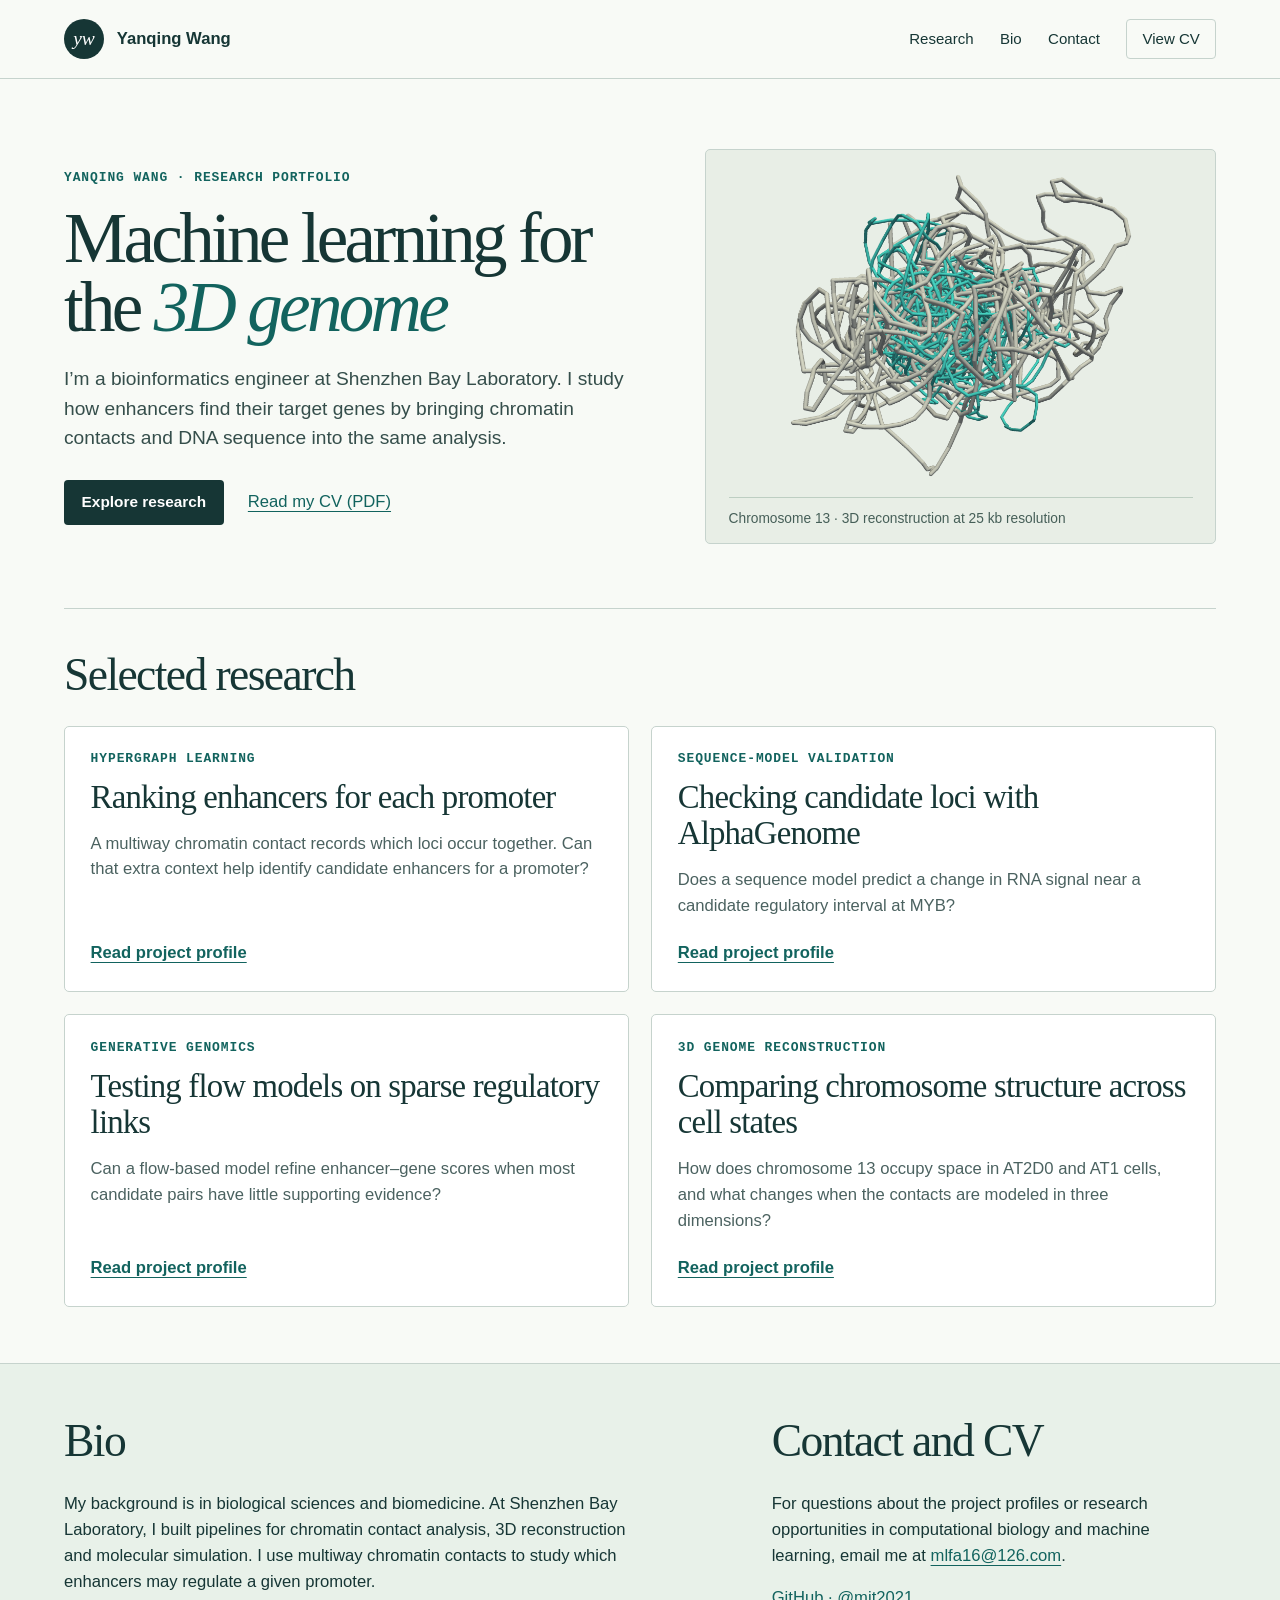
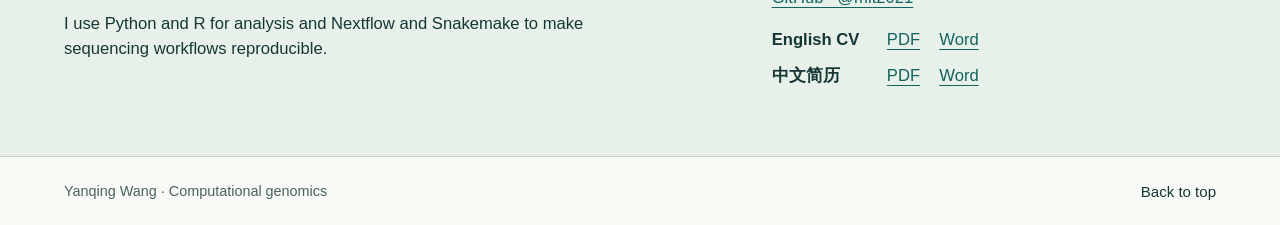
==== portfolio/index.html @ 272031eb "Publish the research portfolio and bilingual CVs under /portfolio/" ====
<!doctype html>
<html lang="en"><head><meta charset="utf-8"><meta name="viewport" content="width=device-width, initial-scale=1"><meta name="description" content="Research portfolio of Yanqing Wang, covering enhancer–promoter ranking, AlphaGenome, generative genomics and chromosome structure."><meta name="theme-color" content="#163635"><title>Yanqing Wang | Computational genomics</title><link rel="stylesheet" href="assets/style.css"></head>
<body><a class="skip" href="#main">Skip to content</a><header><div class="shell bar"><a class="brand" href="index.html"><span aria-hidden="true" class="monogram">yw</span>Yanqing Wang</a><nav aria-label="Primary"><a href="#research">Research</a><a href="#bio">Bio</a><a href="#contact">Contact</a><a class="navcv" href="downloads/Yanqing-Wang-CV.pdf">View CV</a></nav></div></header><main id="main"><div class="shell"><section class="hero"><div><div class="kicker">Yanqing Wang · Research portfolio</div><h1>Machine learning for the <em>3D genome</em></h1><p class="lead">I’m a bioinformatics engineer at Shenzhen Bay Laboratory. I study how enhancers find their target genes by bringing chromatin contacts and DNA sequence into the same analysis.</p><div class="actions"><a class="button" href="#research">Explore research</a><a href="downloads/Yanqing-Wang-CV.pdf">Read my CV (PDF)</a></div></div><figure class="herofig"><img src="assets/hero.png" alt="Folded chromosome 13 reconstruction in teal and gray"><figcaption>Chromosome 13 · 3D reconstruction at 25 kb resolution</figcaption></figure></section><section class="research" id="research"><div class="sectionhead"><h2>Selected research</h2></div><div class="cards"><article class="card"><div class="card-inner"><span class="kind">Hypergraph learning</span><h3><a href="profiles/hipore-ranking.html">Ranking enhancers for each promoter</a></h3><p>A multiway chromatin contact records which loci occur together. Can that extra context help identify candidate enhancers for a promoter?</p><a class="card-link" href="profiles/hipore-ranking.html" aria-label="Read profile for HiPore-C enhancer ranking">Read project profile</a></div></article><article class="card"><div class="card-inner"><span class="kind">Sequence-model validation</span><h3><a href="profiles/alphagenome.html">Checking candidate loci with AlphaGenome</a></h3><p>Does a sequence model predict a change in RNA signal near a candidate regulatory interval at MYB?</p><a class="card-link" href="profiles/alphagenome.html" aria-label="Read profile for AlphaGenome at MYB">Read project profile</a></div></article><article class="card"><div class="card-inner"><span class="kind">Generative genomics</span><h3><a href="profiles/generative-genomics.html">Testing flow models on sparse regulatory links</a></h3><p>Can a flow-based model refine enhancer–gene scores when most candidate pairs have little supporting evidence?</p><a class="card-link" href="profiles/generative-genomics.html" aria-label="Read profile for Flow models for enhancer scores">Read project profile</a></div></article><article class="card"><div class="card-inner"><span class="kind">3D genome reconstruction</span><h3><a href="profiles/chromatin-structure.html">Comparing chromosome structure across cell states</a></h3><p>How does chromosome 13 occupy space in AT2D0 and AT1 cells, and what changes when the contacts are modeled in three dimensions?</p><a class="card-link" href="profiles/chromatin-structure.html" aria-label="Read profile for Chromosome 13 reconstruction">Read project profile</a></div></article></div></section></div><section class="bio"><div class="shell biogrid"><div id="bio"><h2>Bio</h2><p>My background is in biological sciences and biomedicine. At Shenzhen Bay Laboratory, I built pipelines for chromatin contact analysis, 3D reconstruction and molecular simulation. I use multiway chromatin contacts to study which enhancers may regulate a given promoter.</p><p>I use Python and R for analysis and Nextflow and Snakemake to make sequencing workflows reproducible.</p></div><div id="contact"><h2>Contact and CV</h2><p>For questions about the project profiles or research opportunities in computational biology and machine learning, email me at <a href="mailto:mlfa16@126.com">mlfa16@126.com</a>.</p><p><a href="https://github.com/mit2021">GitHub · @mit2021</a></p><ul class="cv-files"><li><strong>English CV</strong> <a href="downloads/Yanqing-Wang-CV.pdf">PDF</a> <a href="downloads/Yanqing-Wang-CV.docx" download>Word</a></li><li lang="zh-CN"><strong>中文简历</strong> <a href="downloads/Yanqing-Wang-CV-ZH.pdf">PDF</a> <a href="downloads/Yanqing-Wang-CV-ZH.docx" download>Word</a></li></ul></div></div></section></main><footer class="shell footer"><span>Yanqing Wang · Computational genomics</span><a href="#main">Back to top</a></footer></body></html>
---- portfolio/assets/style.css ----
:root{--ink:#163635;--green:#12635e;--muted:#4b6260;--line:#c6d3cd;--paper:#f8faf6;--wash:#e8f1e9;--serif:"Iowan Old Style",Baskerville,Georgia,serif;--sans:"Inter",-apple-system,BlinkMacSystemFont,"Segoe UI",sans-serif;--mono:"SFMono-Regular",Consolas,monospace}
*{box-sizing:border-box}html{scroll-behavior:smooth;scroll-padding-top:1rem}body{margin:0;background:var(--paper);color:var(--ink);font:1.04rem/1.55 var(--sans)}a{color:var(--green);text-underline-offset:.22em}a:hover{text-decoration-thickness:2px}a:focus-visible{outline:3px solid #c8662a;outline-offset:4px}.shell{width:min(1240px,90%);margin:auto}.skip{position:absolute;top:-5rem;left:1rem;background:#fff;padding:1rem;z-index:1}.skip:focus{top:0}header{border-bottom:1px solid var(--line)}.bar{display:flex;align-items:center;justify-content:space-between;gap:1rem;min-height:78px}.brand{display:flex;align-items:center;gap:.8rem;text-decoration:none;font-weight:650;color:var(--ink);white-space:nowrap}.monogram{font:italic 1.22rem var(--serif);background:var(--ink);color:white;display:grid;place-items:center;width:40px;height:40px;border-radius:50%}nav{display:flex;gap:1.65rem;align-items:center}nav a,.footer a{color:var(--ink);font-size:.94rem;text-decoration:none}nav a:hover,.footer a:hover{text-decoration:underline}.navcv{padding:.48rem .95rem;border:1px solid var(--line);border-radius:4px}.hero{display:grid;grid-template-columns:1.12fr 1fr;gap:6%;align-items:center;padding:4.4rem 0 4rem}.kicker,.kind{color:var(--green);font:600 .81rem/1.5 var(--mono);letter-spacing:.07em;text-transform:uppercase}.hero h1,.page-title{font:normal clamp(3.2rem,5.55vw,5.5rem)/.98 var(--serif);letter-spacing:-.052em;margin:1rem 0 1.3rem}.hero h1 em{font-weight:400;color:var(--green)}.hero .lead{font-size:1.2rem;max-width:38rem;color:#354e4b}p{margin:.65rem 0 1rem}.actions{display:flex;flex-wrap:wrap;align-items:center;gap:.8rem 1.5rem;margin:1.65rem 0 0}.button{display:inline-block;padding:.68rem 1.1rem;border-radius:4px;background:var(--ink);color:white;text-decoration:none;font-weight:600;font-size:.96rem}.button:hover{background:var(--green)}figure{margin:0}.herofig{background:#e8eee6;border:1px solid var(--line);border-radius:5px;padding:1.35rem 1.4rem .85rem}.herofig img{width:100%;height:clamp(255px,24vw,360px);object-fit:contain;mix-blend-mode:multiply;display:block}.herofig figcaption{border-top:1px solid #bdcec2;margin-top:1.1rem;padding-top:.65rem;color:#465f58;font-size:.86rem}.research{border-top:1px solid var(--line);padding:2.5rem 0 3.5rem}.sectionhead{display:flex;align-items:baseline;justify-content:space-between}.sectionhead h2,.bio h2,.section-title{font:normal 2.85rem/1.15 var(--serif);margin:0 0 1.5rem;letter-spacing:-.035em}.cards{display:grid;grid-template-columns:1fr 1fr;gap:1.4rem}.card{border:1px solid var(--line);border-radius:5px;background:white;display:flex;flex-direction:column;overflow:hidden}.card-inner{padding:1.4rem 1.6rem 1.55rem;display:flex;flex:1;flex-direction:column;align-items:flex-start}.card h3{font:normal 2.05rem/1.12 var(--serif);letter-spacing:-.025em;margin:.65rem 0 .3rem}.card h3 a{color:var(--ink);text-decoration:none}.card h3 a:hover{text-decoration:underline}.card p{color:var(--muted);margin-bottom:1.35rem}.card .card-link{margin-top:auto;font-weight:600}.bio{background:var(--wash);border-block:1px solid var(--line);padding:3.2rem 0}.biogrid{display:grid;grid-template-columns:1.2fr .9fr;gap:10%}.bio p{max-width:41rem}.footer{display:flex;align-items:center;justify-content:space-between;gap:1rem;padding:1.4rem 0;color:var(--muted);font-size:.9rem}.subhead{padding:2.3rem 0 2.4rem;border-bottom:1px solid var(--line)}.crumb{display:inline-block;margin-bottom:1.75rem;font-size:.95rem}.subhead .page-title{max-width:920px;font-size:clamp(3rem,5.2vw,5rem)}.lede{font-size:1.3rem;max-width:860px;color:var(--muted)}.profilecontent{display:grid;grid-template-columns:1fr 1fr;gap:7%;padding:2.6rem 0}.profilecontent h2{font:normal 1.7rem var(--serif);margin:1.35rem 0 .35rem}.profilecontent h2:first-child{margin-top:0}.evidence{align-self:start;padding:1.2rem;background:white;border:1px solid var(--line)}.evidence img{width:100%;display:block}.evidence figcaption{font-size:.92rem;color:var(--muted);margin-top:1rem}.resource{border-top:1px solid var(--line);padding:1.3rem 0 2.2rem}.resource a{margin-right:1rem}.bio a{overflow-wrap:anywhere}
@media(max-width:760px){.bar{min-height:65px;flex-wrap:wrap;padding:.65rem 0}nav{gap:.85rem}.hero,.profilecontent,.biogrid{grid-template-columns:1fr}.hero{padding:2rem 0 2.3rem;gap:1.65rem}.hero h1{font-size:clamp(3.1rem,11vw,4.8rem)}.herofig img{height:235px}.cards{grid-template-columns:1fr}.biogrid{gap:1.7rem}.profilecontent{gap:1rem}.sectionhead h2,.bio h2{font-size:2.35rem}.card-inner{padding:1.2rem}.sectionhead{display:block}}@media(max-width:470px){.bar{align-items:flex-start}.brand{gap:.5rem}.bar nav{justify-content:space-between;flex-basis:100%;padding-bottom:.25rem}.navcv{padding:.2rem .65rem}.hero .lead{font-size:1.08rem}.subhead .page-title{font-size:2.9rem}.actions{gap:.8rem 1rem}.footer{align-items:flex-start}}
@media(prefers-reduced-motion:reduce){html{scroll-behavior:auto}}

.cv-files{list-style:none;padding:0}.cv-files li,.file-links,.pager{display:flex;align-items:center;gap:1.2rem;flex-wrap:wrap}.cv-files li{margin:.6rem 0}.cv-files strong{min-width:6rem}.slide-viewer{padding:2rem 0 2.5rem;border-top:1px solid var(--line)}.slides{max-width:1050px;border:1px solid var(--line);background:white}.slides img{display:block;width:100%;height:auto}.slides img[hidden],.pager[hidden]{display:none}.pager{margin:1rem 0}.pager button{border:1px solid var(--green);background:white;color:var(--green);font:inherit;border-radius:4px;padding:.35rem .8rem;cursor:pointer}.pager button:disabled{color:#566667;border-color:#c3cbca;cursor:default}.pager button:focus-visible,summary:focus-visible{outline:3px solid #c8662a;outline-offset:3px}.file-links{margin:1rem 0}.inline-pdf summary{color:var(--green);cursor:pointer}.inline-pdf object{display:block;margin-top:1rem;width:100%;height:clamp(420px,72vh,800px);border:1px solid var(--line)}
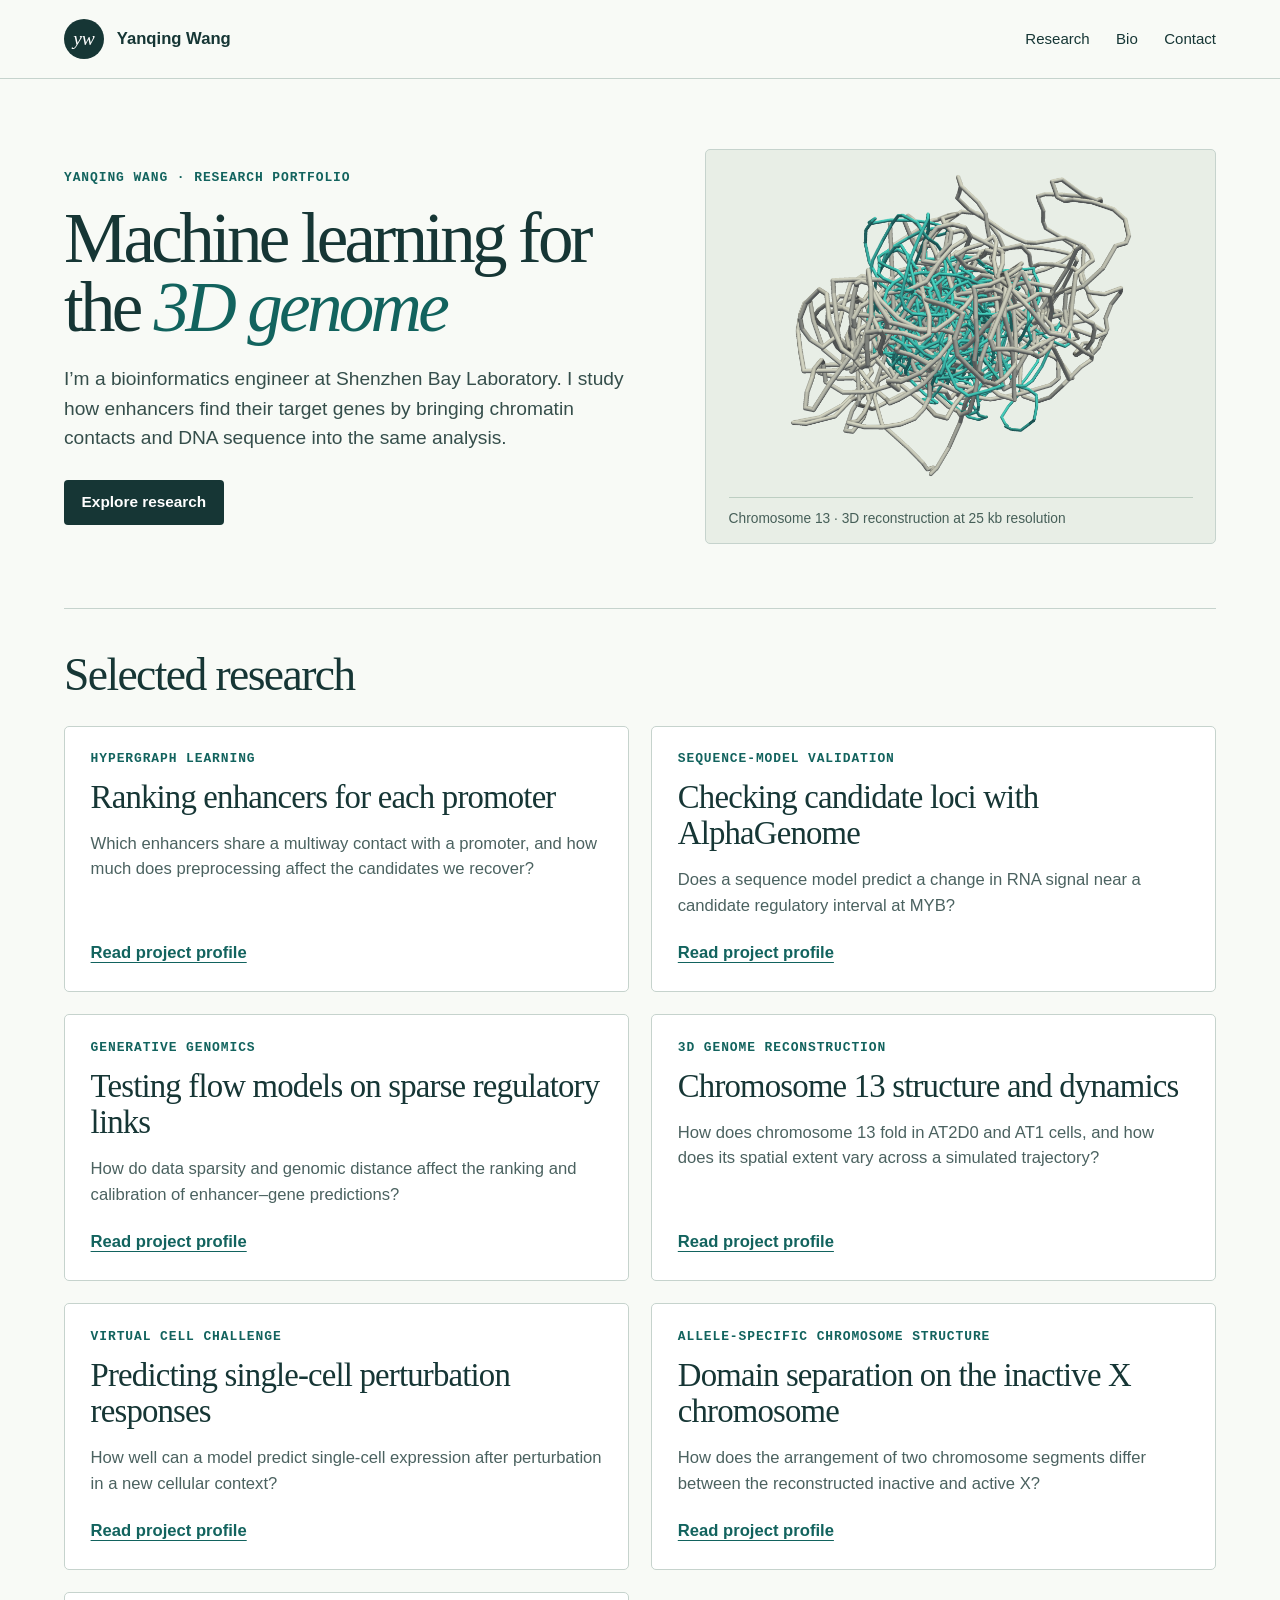
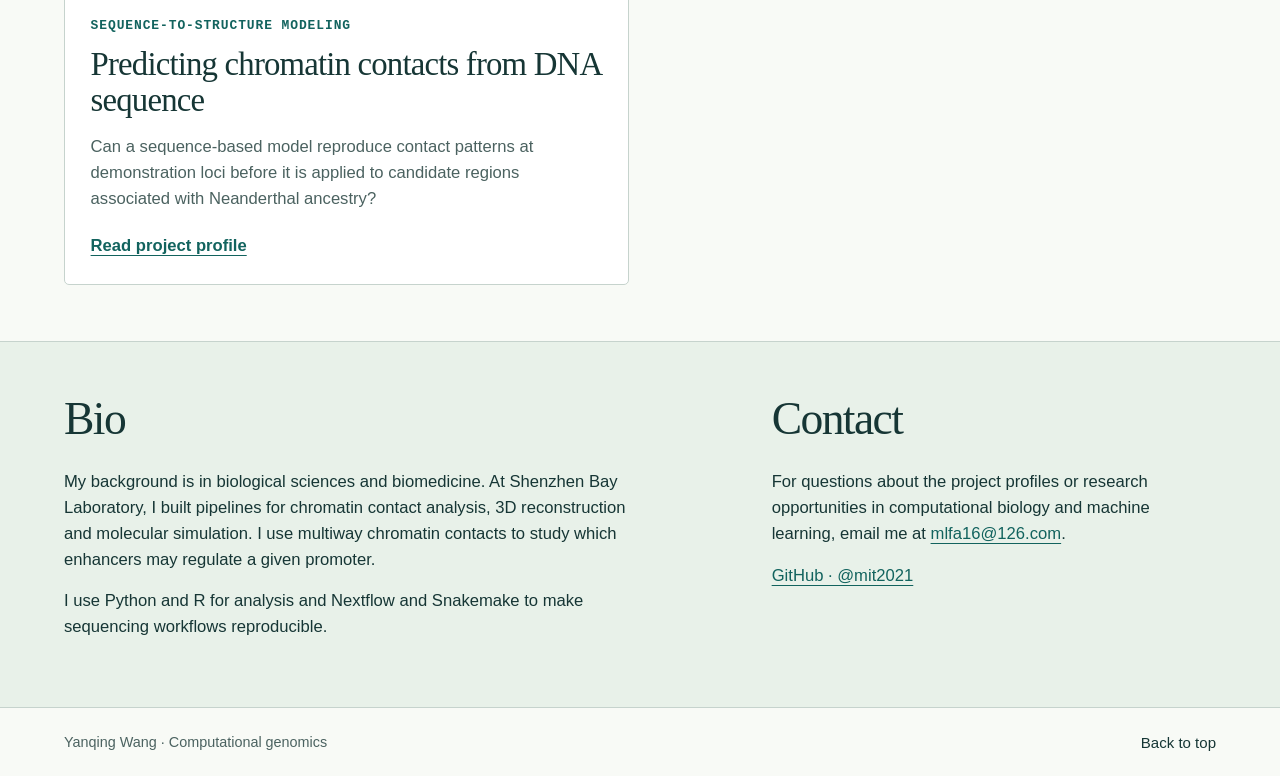
==== commit b9176134: "Expand six research profiles and remove public CV downloads" ====
--- a/portfolio/index.html
+++ b/portfolio/index.html
@@ -1,3 +1,3 @@
 <!doctype html>
 <html lang="en"><head><meta charset="utf-8"><meta name="viewport" content="width=device-width, initial-scale=1"><meta name="description" content="Research portfolio of Yanqing Wang, covering enhancer–promoter ranking, AlphaGenome, generative genomics and chromosome structure."><meta name="theme-color" content="#163635"><title>Yanqing Wang | Computational genomics</title><link rel="stylesheet" href="assets/style.css"></head>
-<body><a class="skip" href="#main">Skip to content</a><header><div class="shell bar"><a class="brand" href="index.html"><span aria-hidden="true" class="monogram">yw</span>Yanqing Wang</a><nav aria-label="Primary"><a href="#research">Research</a><a href="#bio">Bio</a><a href="#contact">Contact</a><a class="navcv" href="downloads/Yanqing-Wang-CV.pdf">View CV</a></nav></div></header><main id="main"><div class="shell"><section class="hero"><div><div class="kicker">Yanqing Wang · Research portfolio</div><h1>Machine learning for the <em>3D genome</em></h1><p class="lead">I’m a bioinformatics engineer at Shenzhen Bay Laboratory. I study how enhancers find their target genes by bringing chromatin contacts and DNA sequence into the same analysis.</p><div class="actions"><a class="button" href="#research">Explore research</a><a href="downloads/Yanqing-Wang-CV.pdf">Read my CV (PDF)</a></div></div><figure class="herofig"><img src="assets/hero.png" alt="Folded chromosome 13 reconstruction in teal and gray"><figcaption>Chromosome 13 · 3D reconstruction at 25 kb resolution</figcaption></figure></section><section class="research" id="research"><div class="sectionhead"><h2>Selected research</h2></div><div class="cards"><article class="card"><div class="card-inner"><span class="kind">Hypergraph learning</span><h3><a href="profiles/hipore-ranking.html">Ranking enhancers for each promoter</a></h3><p>A multiway chromatin contact records which loci occur together. Can that extra context help identify candidate enhancers for a promoter?</p><a class="card-link" href="profiles/hipore-ranking.html" aria-label="Read profile for HiPore-C enhancer ranking">Read project profile</a></div></article><article class="card"><div class="card-inner"><span class="kind">Sequence-model validation</span><h3><a href="profiles/alphagenome.html">Checking candidate loci with AlphaGenome</a></h3><p>Does a sequence model predict a change in RNA signal near a candidate regulatory interval at MYB?</p><a class="card-link" href="profiles/alphagenome.html" aria-label="Read profile for AlphaGenome at MYB">Read project profile</a></div></article><article class="card"><div class="card-inner"><span class="kind">Generative genomics</span><h3><a href="profiles/generative-genomics.html">Testing flow models on sparse regulatory links</a></h3><p>Can a flow-based model refine enhancer–gene scores when most candidate pairs have little supporting evidence?</p><a class="card-link" href="profiles/generative-genomics.html" aria-label="Read profile for Flow models for enhancer scores">Read project profile</a></div></article><article class="card"><div class="card-inner"><span class="kind">3D genome reconstruction</span><h3><a href="profiles/chromatin-structure.html">Comparing chromosome structure across cell states</a></h3><p>How does chromosome 13 occupy space in AT2D0 and AT1 cells, and what changes when the contacts are modeled in three dimensions?</p><a class="card-link" href="profiles/chromatin-structure.html" aria-label="Read profile for Chromosome 13 reconstruction">Read project profile</a></div></article></div></section></div><section class="bio"><div class="shell biogrid"><div id="bio"><h2>Bio</h2><p>My background is in biological sciences and biomedicine. At Shenzhen Bay Laboratory, I built pipelines for chromatin contact analysis, 3D reconstruction and molecular simulation. I use multiway chromatin contacts to study which enhancers may regulate a given promoter.</p><p>I use Python and R for analysis and Nextflow and Snakemake to make sequencing workflows reproducible.</p></div><div id="contact"><h2>Contact and CV</h2><p>For questions about the project profiles or research opportunities in computational biology and machine learning, email me at <a href="mailto:mlfa16@126.com">mlfa16@126.com</a>.</p><p><a href="https://github.com/mit2021">GitHub · @mit2021</a></p><ul class="cv-files"><li><strong>English CV</strong> <a href="downloads/Yanqing-Wang-CV.pdf">PDF</a> <a href="downloads/Yanqing-Wang-CV.docx" download>Word</a></li><li lang="zh-CN"><strong>中文简历</strong> <a href="downloads/Yanqing-Wang-CV-ZH.pdf">PDF</a> <a href="downloads/Yanqing-Wang-CV-ZH.docx" download>Word</a></li></ul></div></div></section></main><footer class="shell footer"><span>Yanqing Wang · Computational genomics</span><a href="#main">Back to top</a></footer></body></html>+<body><a class="skip" href="#main">Skip to content</a><header><div class="shell bar"><a class="brand" href="index.html"><span aria-hidden="true" class="monogram">yw</span>Yanqing Wang</a><nav aria-label="Primary"><a href="#research">Research</a><a href="#bio">Bio</a><a href="#contact">Contact</a></nav></div></header><main id="main"><div class="shell"><section class="hero"><div><div class="kicker">Yanqing Wang · Research portfolio</div><h1>Machine learning for the <em>3D genome</em></h1><p class="lead">I’m a bioinformatics engineer at Shenzhen Bay Laboratory. I study how enhancers find their target genes by bringing chromatin contacts and DNA sequence into the same analysis.</p><div class="actions"><a class="button" href="#research">Explore research</a></div></div><figure class="herofig"><img src="assets/hero.png" alt="Folded chromosome 13 reconstruction in teal and gray"><figcaption>Chromosome 13 · 3D reconstruction at 25 kb resolution</figcaption></figure></section><section class="research" id="research"><div class="sectionhead"><h2>Selected research</h2></div><div class="cards"><article class="card"><div class="card-inner"><span class="kind">Hypergraph learning</span><h3><a href="profiles/hipore-ranking.html">Ranking enhancers for each promoter</a></h3><p>Which enhancers share a multiway contact with a promoter, and how much does preprocessing affect the candidates we recover?</p><a class="card-link" href="profiles/hipore-ranking.html" aria-label="Read about Ranking enhancers for each promoter">Read project profile</a></div></article><article class="card"><div class="card-inner"><span class="kind">Sequence-model validation</span><h3><a href="profiles/alphagenome.html">Checking candidate loci with AlphaGenome</a></h3><p>Does a sequence model predict a change in RNA signal near a candidate regulatory interval at MYB?</p><a class="card-link" href="profiles/alphagenome.html" aria-label="Read profile for AlphaGenome at MYB">Read project profile</a></div></article><article class="card"><div class="card-inner"><span class="kind">Generative genomics</span><h3><a href="profiles/generative-genomics.html">Testing flow models on sparse regulatory links</a></h3><p>How do data sparsity and genomic distance affect the ranking and calibration of enhancer–gene predictions?</p><a class="card-link" href="profiles/generative-genomics.html" aria-label="Read about Testing flow models on sparse regulatory links">Read project profile</a></div></article><article class="card"><div class="card-inner"><span class="kind">3D genome reconstruction</span><h3><a href="profiles/chromatin-structure.html">Chromosome 13 structure and dynamics</a></h3><p>How does chromosome 13 fold in AT2D0 and AT1 cells, and how does its spatial extent vary across a simulated trajectory?</p><a class="card-link" href="profiles/chromatin-structure.html" aria-label="Read about Chromosome 13 structure and dynamics">Read project profile</a></div></article><article class="card"><div class="card-inner"><span class="kind">Virtual Cell Challenge</span><h3><a href="profiles/virtual-cell-challenge.html">Predicting single-cell perturbation responses</a></h3><p>How well can a model predict single-cell expression after perturbation in a new cellular context?</p><a class="card-link" href="profiles/virtual-cell-challenge.html" aria-label="Read about Predicting single-cell perturbation responses">Read project profile</a></div></article><article class="card"><div class="card-inner"><span class="kind">Allele-specific chromosome structure</span><h3><a href="profiles/x-chromosome.html">Domain separation on the inactive X chromosome</a></h3><p>How does the arrangement of two chromosome segments differ between the reconstructed inactive and active X?</p><a class="card-link" href="profiles/x-chromosome.html" aria-label="Read about Domain separation on the inactive X chromosome">Read project profile</a></div></article><article class="card"><div class="card-inner"><span class="kind">Sequence-to-structure modeling</span><h3><a href="profiles/sequence-folding.html">Predicting chromatin contacts from DNA sequence</a></h3><p>Can a sequence-based model reproduce contact patterns at demonstration loci before it is applied to candidate regions associated with Neanderthal ancestry?</p><a class="card-link" href="profiles/sequence-folding.html" aria-label="Read about Predicting chromatin contacts from DNA sequence">Read project profile</a></div></article></div></section></div><section class="bio"><div class="shell biogrid"><div id="bio"><h2>Bio</h2><p>My background is in biological sciences and biomedicine. At Shenzhen Bay Laboratory, I built pipelines for chromatin contact analysis, 3D reconstruction and molecular simulation. I use multiway chromatin contacts to study which enhancers may regulate a given promoter.</p><p>I use Python and R for analysis and Nextflow and Snakemake to make sequencing workflows reproducible.</p></div><div id="contact"><h2>Contact</h2><p>For questions about the project profiles or research opportunities in computational biology and machine learning, email me at <a href="mailto:mlfa16@126.com">mlfa16@126.com</a>.</p><p><a href="https://github.com/mit2021">GitHub · @mit2021</a></p></div></div></section></main><footer class="shell footer"><span>Yanqing Wang · Computational genomics</span><a href="#main">Back to top</a></footer></body></html>
--- a/portfolio/assets/style.css
+++ b/portfolio/assets/style.css
@@ -4,3 +4,5 @@
 @media(prefers-reduced-motion:reduce){html{scroll-behavior:auto}}
 
 .cv-files{list-style:none;padding:0}.cv-files li,.file-links,.pager{display:flex;align-items:center;gap:1.2rem;flex-wrap:wrap}.cv-files li{margin:.6rem 0}.cv-files strong{min-width:6rem}.slide-viewer{padding:2rem 0 2.5rem;border-top:1px solid var(--line)}.slides{max-width:1050px;border:1px solid var(--line);background:white}.slides img{display:block;width:100%;height:auto}.slides img[hidden],.pager[hidden]{display:none}.pager{margin:1rem 0}.pager button{border:1px solid var(--green);background:white;color:var(--green);font:inherit;border-radius:4px;padding:.35rem .8rem;cursor:pointer}.pager button:disabled{color:#566667;border-color:#c3cbca;cursor:default}.pager button:focus-visible,summary:focus-visible{outline:3px solid #c8662a;outline-offset:3px}.file-links{margin:1rem 0}.inline-pdf summary{color:var(--green);cursor:pointer}.inline-pdf object{display:block;margin-top:1rem;width:100%;height:clamp(420px,72vh,800px);border:1px solid var(--line)}
+
+.slide-frame{position:relative;aspect-ratio:16/9;overflow:hidden}.slides .slide-frame img{position:absolute;inset:0;width:100%;height:100%;object-fit:cover}.slide-frame[hidden],.jump[hidden]{display:none}.jump{display:flex;gap:.7rem;align-items:center;flex-wrap:wrap;margin:0 0 1rem}.jump select{max-width:100%;font:inherit;color:var(--ink);background:white;border:1px solid var(--line);padding:.45rem;border-radius:4px}.score-table{width:100%;border-collapse:collapse;font-size:.95rem;margin:1.05rem 0 1.65rem}.score-table caption{text-align:left;font-weight:600;margin-bottom:.5rem}.score-table th,.score-table td{text-align:left;border-bottom:1px solid var(--line);padding:.45rem}.jump select:focus-visible{outline:3px solid #c8662a;outline-offset:3px}
